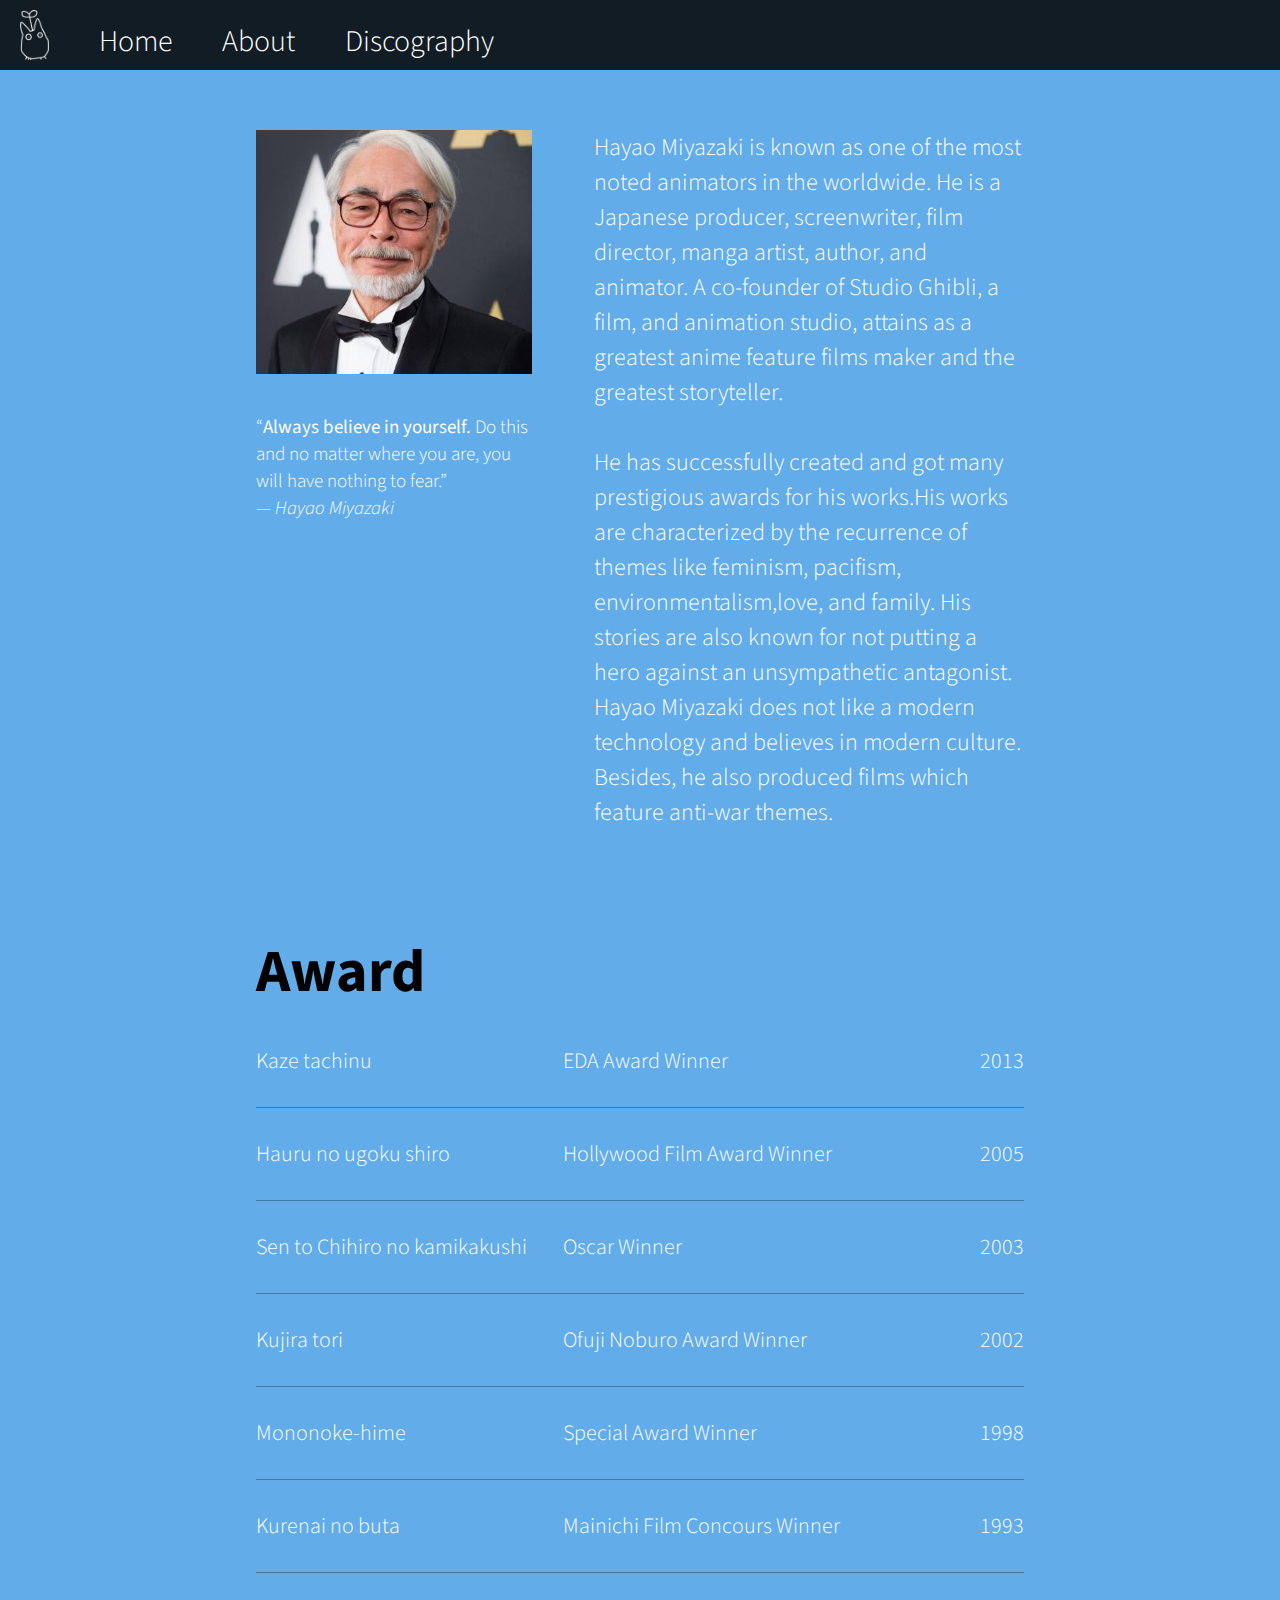
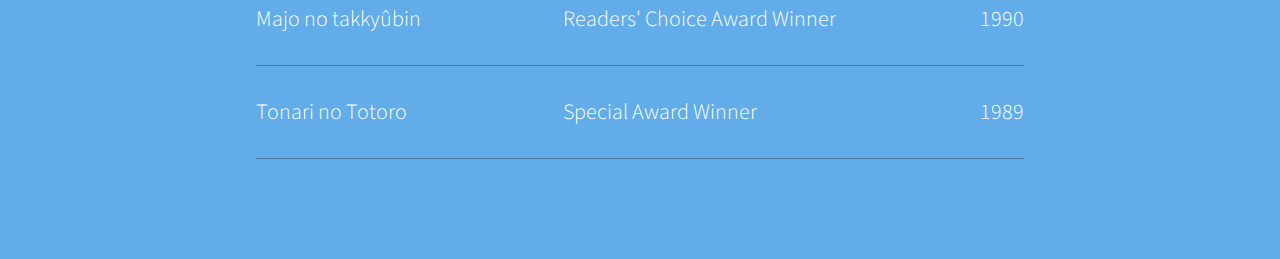
==== about.html @ c57374a2 "About page with css" ====
<html>
<head>
  <title>About</title>
  <link href="https://fonts.googleapis.com/css?family=Source+Sans+Pro:300,400&display=swap" rel="stylesheet">
  <link rel="stylesheet" type="text/css" href="assets/stylesheets/nav.css">
  <link rel="stylesheet" type="text/css" href="assets/stylesheets/about_styles.css">
</head>
<body>
  <div id="header">
    <img src="assets/images/logo.png">
    <div id="homeBtn"><a href="index.html">Home</a></div>
    <div id="homeBtn"><a href="about.html">About</a></div>
    <div id="homeBtn"><a href="about.html">Discography</a></div>
  </div>

  <div id="content_center">
    <div id="bio">
      <div id="bio_pic">
        <div><img src="assets/images/biopic.jpg"></div>
        <div id="bio_pic_text">“<b>Always believe in yourself.</b> Do this and no matter where you are, you will have nothing to fear.”<br>― <i>Hayao Miyazaki</i></div>
      </div>
      <div id="bio_text">Hayao Miyazaki is known as one of the most noted animators in the worldwide. He is a Japanese producer, screenwriter, film director, manga artist, author, and animator. A co-founder of Studio Ghibli, a film, and animation studio, attains as a greatest anime feature films maker and the greatest storyteller.<br><br>He has successfully created and got many prestigious awards for his works.His works are characterized by the recurrence of themes like feminism, pacifism, environmentalism,love, and family. His stories are also known for not putting a hero against an unsympathetic antagonist. Hayao Miyazaki does not like a modern technology and believes in modern culture. Besides, he also produced films which feature anti-war themes.
      </div>
    </div>
    <div id="award">
      <div><b>Award</b></div>
      <div>
        <div id="award_list">
          <div class="award_list_left">Kaze tachinu</div>
          <div class="award_list_center">EDA Award Winner</div>
          <div class="award_list_right">2013</div>
        </div>
        <div id="award_list">
          <div class="award_list_left">Hauru no ugoku shiro</div>
          <div class="award_list_center">Hollywood Film Award Winner</div>
          <div class="award_list_right">2005</div>
        </div>
        <div id="award_list">
          <div class="award_list_left">Sen to Chihiro no kamikakushi</div>
          <div class="award_list_center">Oscar Winner</div>
          <div class="award_list_right">2003</div>
        </div>
        <div id="award_list">
          <div class="award_list_left">Kujira tori</div>
          <div class="award_list_center">Ofuji Noburo Award Winner</div>
          <div class="award_list_right">2002</div>
        </div>
        <div id="award_list">
          <div class="award_list_left">Mononoke-hime</div>
          <div class="award_list_center">Special Award Winner</div>
          <div class="award_list_right">1998</div>
        </div>
        <div id="award_list">
          <div class="award_list_left">Kurenai no buta</div>
          <div class="award_list_center"> Mainichi Film Concours Winner</div>
          <div class="award_list_right">1993</div>
        </div>
        <div id="award_list">
          <div class="award_list_left">Majo no takkyûbin</div>
          <div class="award_list_center">Readers' Choice Award Winner</div>
          <div class="award_list_right">1990</div>
        </div>
        <div id="award_list">
          <div class="award_list_left">Tonari no Totoro</div>
          <div class="award_list_center">Special Award Winner</div>
          <div class="award_list_right"> 1989</div>
        </div>
      </div>
    </div>
  </div>

</body>
</html>
---- assets/stylesheets/nav.css ----
#header {
  padding: 0px;
  margin: 0px;
  text-align: left;
  background-color: rgb(17, 28, 36);
  color: white;
  width:100%;
  height: 70px;
  float: right;
}

#header img {
  float: left;
  height: 50px;
  width: auto;
  padding-left: 20px;
  padding-top: 10px;
  padding-bottom: 5px;
}

#homeBtn {
  font-size: 30px;
  float: left;
  height: 50px;
  padding-top: 20px;
  margin-left: 50px;
  text-align: center;
}

#homeBtn:hover {
  background-color: white;
  color: black;
  text-decoration-color: white;
}

#homeBtn a:link {
  color: white;
  text-decoration: none;
}

#homeBtn a:visited {
  color: inherit;
  text-decoration: none;
}

#control {
  width: 30px;
  height: 30px;
  float: right;
  margin-top: 10px;
  margin-right: 40px;
}

#control img {
  width: 30px;
  height: 30px;
}
---- assets/stylesheets/about_styles.css ----
* {
  margin: 0;
  padding: 0;
}

body {
  background-color: rgb(98, 172, 234);
  float: left;
  width: 100%;
  min-width: 1200px;
  font-family: 'Source Sans Pro', sans-serif;
  font-weight: 300;
}

#content_center {
  float: left;
  margin-left: 20%;
  margin-right: 20%;
  width: 60%;
  margin-top: 60px;
}

#bio {
  float: left;
  width: 100%;
}

#bio_pic {
  float: left;
  width: 40%;
}

#bio_pic img {
  width: 90%;
}

#bio_pic_text {
  margin-top: 40px;
  font-size: 19px;
  color: white;
  width: 90%;
}

#bio_text {
  float: right;
  text-align: left;
  font-size: 24px;
  width: 56%;
  color: white
}

#award {
  margin-top: 100px;
  float: left;
  width: 100%;
  margin-bottom: 100px;
}

#award b {
  font-size: 60px;
  font-weight: bold;
}

#award_list {
  float: left;
  width: 100%;
  margin-top: 30px;
  padding-bottom: 30px;
  border-bottom: 1px solid rgba(0, 0, 0, 0.3);
}

.award_list_left {
  float: left;
  width: 40%;
  font-size: 22px;
  text-align: left;
  color: white;
}

.award_list_center {
  float: left;
  width: 40%;
  font-size: 22px;
  text-align: left;
  color: white;
}

.award_list_right {
  float: left;
  width: 20%;
  font-size: 22px;
  text-align: right;
  color: white;
}
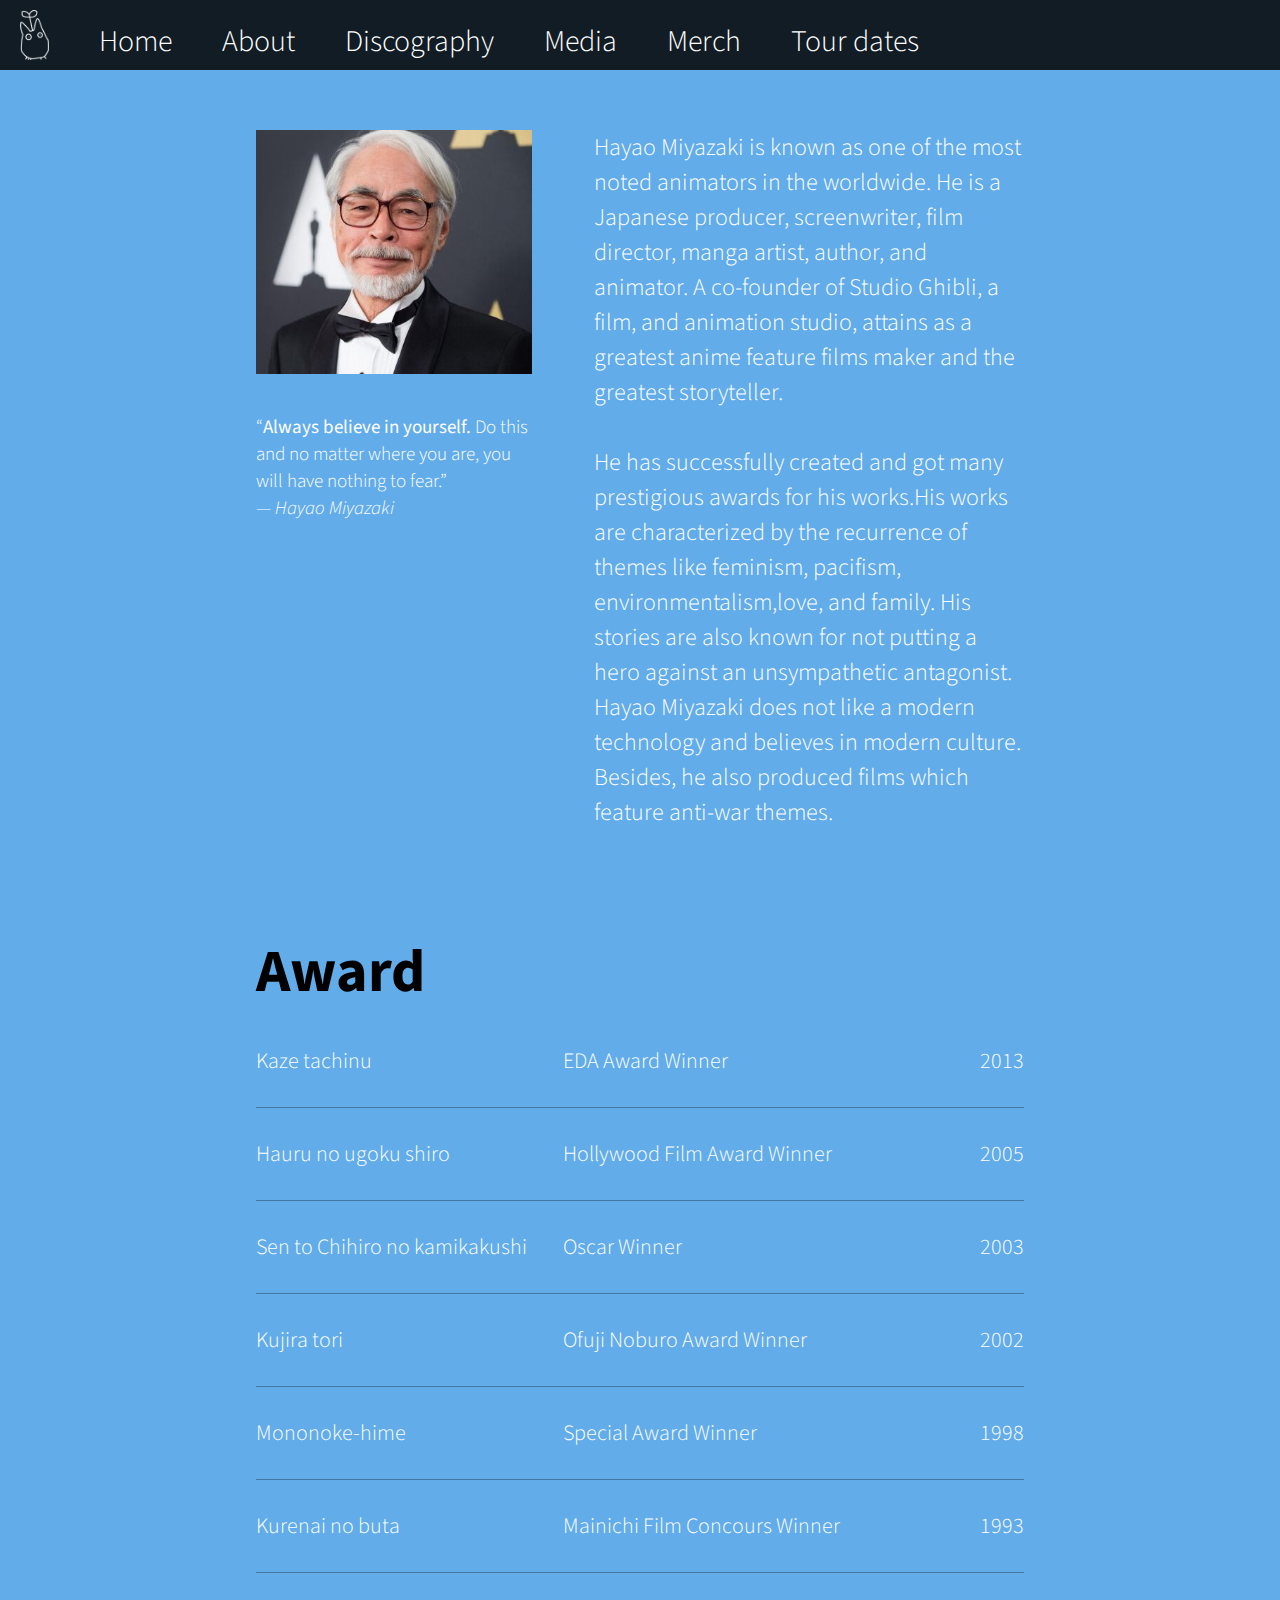
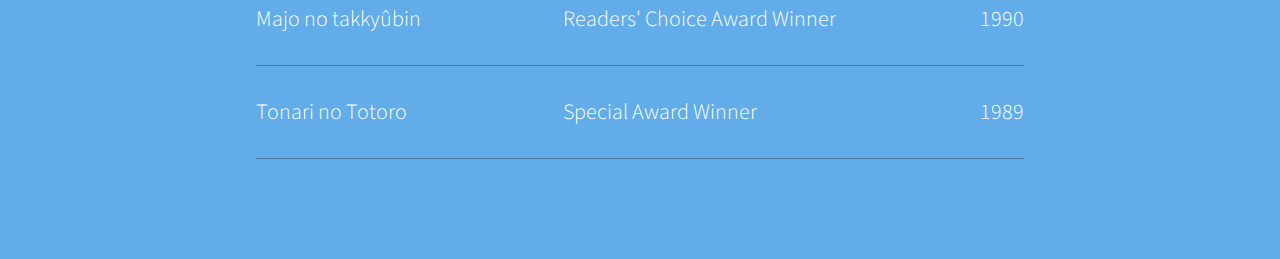
==== commit 3f7687c8: "Media&Merch&Tour Dates" ====
--- a/about.html
+++ b/about.html
@@ -9,8 +9,11 @@
   <div id="header">
     <img src="assets/images/logo.png">
     <div id="homeBtn"><a href="index.html">Home</a></div>
-    <div id="homeBtn"><a href="about.html">About</a></div>
-    <div id="homeBtn"><a href="about.html">Discography</a></div>
+    <div id="homeBtn"><a href="#">About</a></div>
+    <div id="homeBtn"><a href="discography.html">Discography</a></div>
+    <div id="homeBtn"><a href="media.html">Media</a></div>
+    <div id="homeBtn"><a href="merch.html">Merch</a></div>
+    <div id="homeBtn"><a href="tourdates.html">Tour dates</a></div>
   </div>
 
   <div id="content_center">
